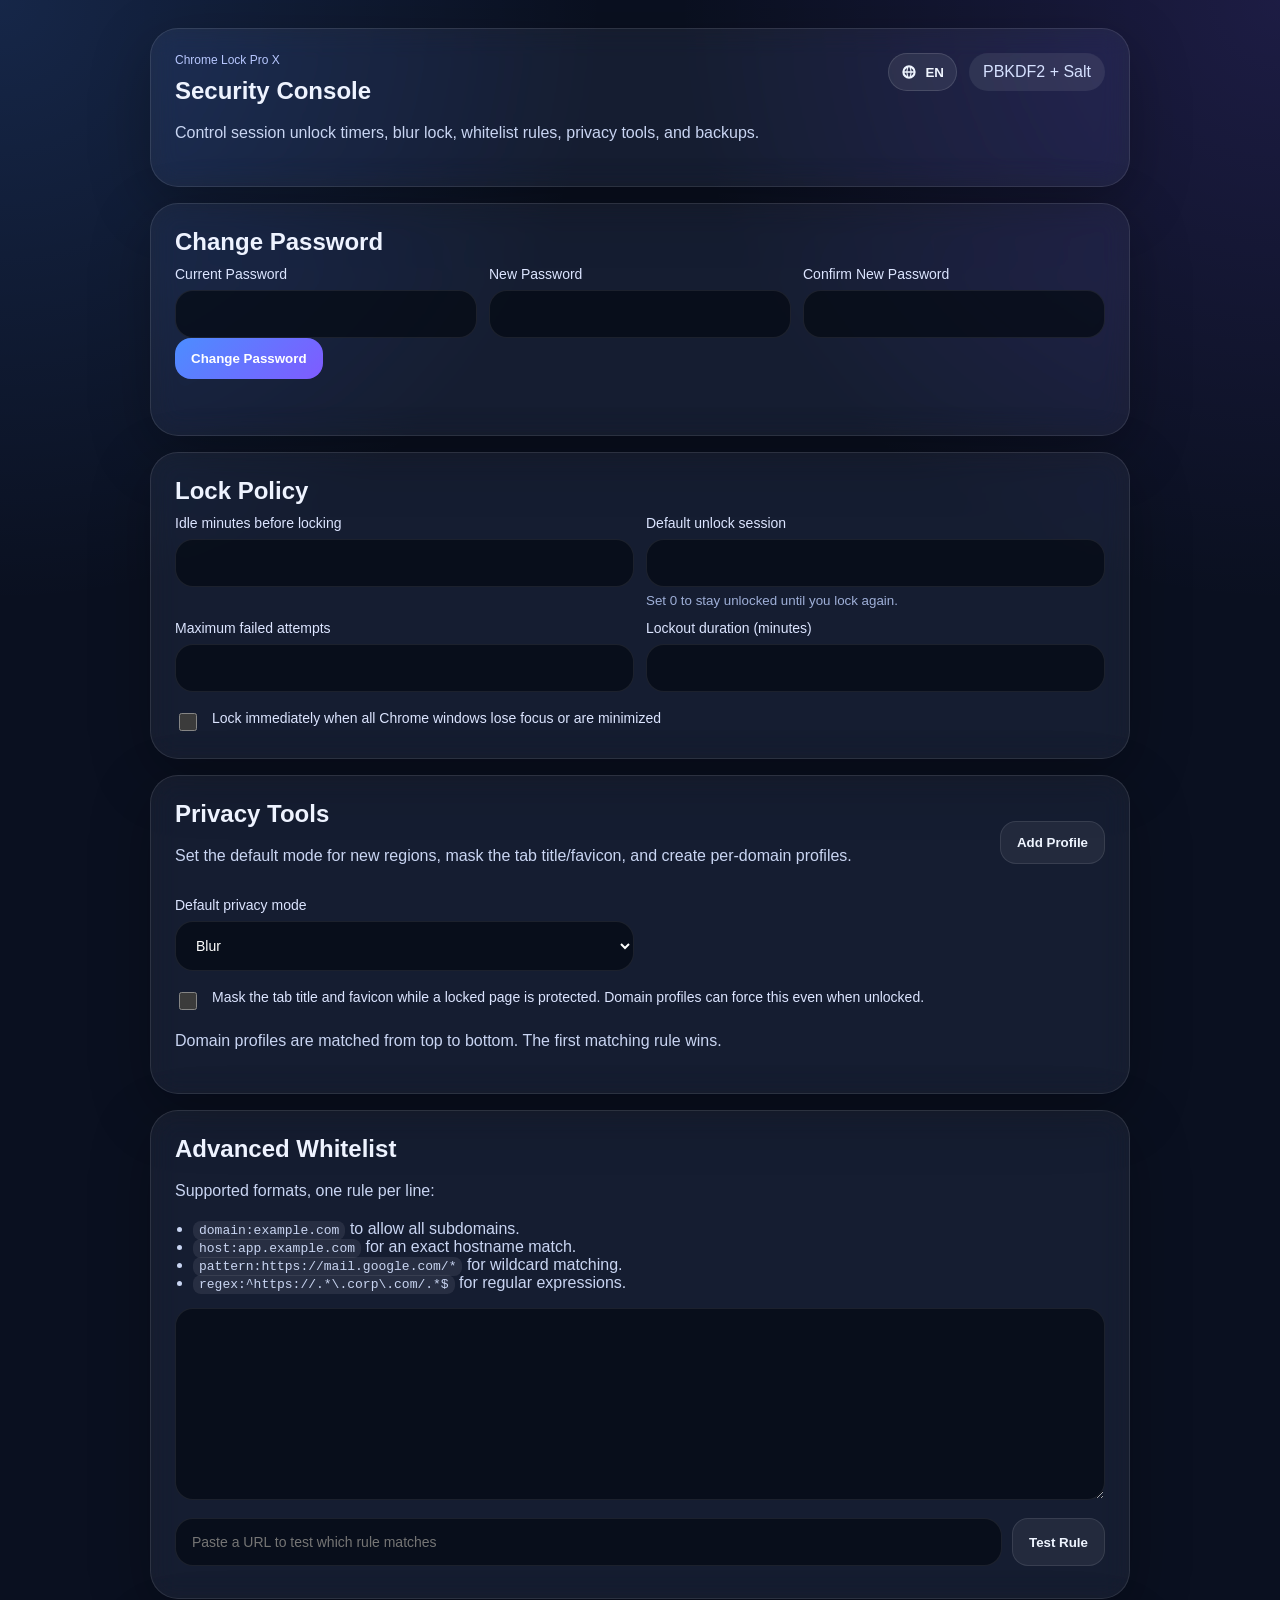
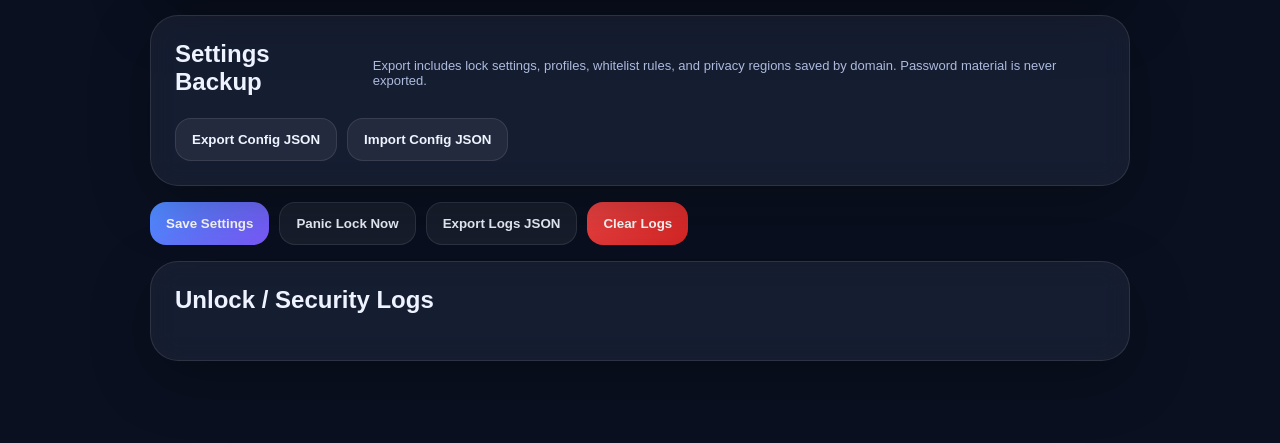
==== options.html @ c000adaf "first commit" ====
<!doctype html>
<html lang="en">
<head>
  <meta charset="UTF-8" />
  <meta name="viewport" content="width=device-width, initial-scale=1.0" />
  <title>Chrome Lock Pro X Settings</title>
  <link rel="stylesheet" href="options.css" />
</head>
<body>
  <main class="page">
    <section class="hero glass">
      <div>
        <div class="eyebrow">Chrome Lock Pro X</div>
        <h1 id="heroTitle">Security Console</h1>
        <p id="heroText">Control session unlock timers, blur lock, whitelist rules, privacy tools, and backups.</p>
      </div>
      <div class="hero-side">
        <button id="languageBtn" class="lang-btn" type="button" aria-label="Switch language">
          <svg viewBox="0 0 24 24" aria-hidden="true">
            <path d="M12 2a10 10 0 100 20 10 10 0 000-20zm6.9 9h-3.02a15.9 15.9 0 00-1.22-5 8.03 8.03 0 014.24 5zM12 4.1c.88 1.2 1.85 3.46 2.2 6.9H9.8C10.15 7.56 11.12 5.3 12 4.1zM9.32 6a15.9 15.9 0 00-1.22 5H5.08a8.03 8.03 0 014.24-5zM5.08 13H8.1c.14 1.86.56 3.63 1.22 5a8.03 8.03 0 01-4.24-5zM12 19.9c-.88-1.2-1.85-3.46-2.2-6.9h4.4c-.35 3.44-1.32 5.7-2.2 6.9zM14.68 18a15.9 15.9 0 001.22-5h3.02a8.03 8.03 0 01-4.24 5z"></path>
          </svg>
          <span id="languageBtnLabel">EN</span>
        </button>
        <div id="heroPill" class="pill">PBKDF2 + Salt</div>
      </div>
    </section>

    <section class="card glass">
      <h2 id="passwordSectionTitle">Change Password</h2>
      <div class="grid three">
        <label id="oldPasswordRow"><span id="oldPasswordLabel">Current Password</span><input id="oldPassword" type="password" /></label>
        <label><span id="newPasswordLabel">New Password</span><input id="newPassword" type="password" /></label>
        <label><span id="confirmPasswordLabel">Confirm New Password</span><input id="confirmPassword" type="password" /></label>
      </div>
      <button id="changePasswordBtn" class="primary">Change Password</button>
      <div id="passwordMsg" class="msg"></div>
    </section>

    <section class="card glass">
      <h2 id="policyTitle">Lock Policy</h2>
      <div class="grid two">
        <label>
          <span id="autoLockMinutesLabel">Idle minutes before locking</span>
          <input id="autoLockMinutes" type="number" min="1" />
        </label>
        <label>
          <span id="unlockSessionMinutesLabel">Default unlock session</span>
          <input id="unlockSessionMinutes" type="number" min="0" />
          <small id="unlockSessionMinutesHint">Set 0 to stay unlocked until you lock again.</small>
        </label>
        <label>
          <span id="maxAttemptsLabel">Maximum failed attempts</span>
          <input id="maxAttempts" type="number" min="1" max="20" />
        </label>
        <label>
          <span id="lockoutMinutesLabel">Lockout duration (minutes)</span>
          <input id="lockoutMinutes" type="number" min="1" />
        </label>
      </div>
      <label class="toggle">
        <input id="lockOnWindowBlur" type="checkbox" />
        <span id="lockOnWindowBlurLabel">Lock immediately when all Chrome windows lose focus or are minimized</span>
      </label>
    </section>

    <section class="card glass">
      <div class="logs-header">
        <div>
          <h2 id="privacyTitle">Privacy Tools</h2>
          <p id="privacyHelp" class="help">Set the default mode for new regions, mask the tab title/favicon, and create per-domain profiles.</p>
        </div>
        <button id="addProfileBtn" class="secondary" type="button">Add Profile</button>
      </div>
      <div class="grid two">
        <label>
          <span id="defaultRegionModeLabel">Default privacy mode</span>
          <select id="defaultRegionMode">
            <option value="blur">Blur</option>
            <option value="blackout">Blackout</option>
            <option value="pixelate">Pixelate</option>
          </select>
        </label>
      </div>
      <label class="toggle">
        <input id="maskPageIdentity" type="checkbox" />
        <span id="maskPageIdentityLabel">Mask the tab title and favicon while a locked page is protected. Domain profiles can force this even when unlocked.</span>
      </label>
      <p id="profileHelp" class="help">Domain profiles are matched from top to bottom. The first matching rule wins.</p>
      <div id="profileList" class="profile-list"></div>
    </section>

    <section class="card glass">
      <h2 id="whitelistTitle">Advanced Whitelist</h2>
      <p id="whitelistHelp" class="help">Supported formats, one rule per line:</p>
      <ul class="help-list">
        <li id="whitelistRuleDomain"><code>domain:example.com</code> to allow all subdomains.</li>
        <li id="whitelistRuleHost"><code>host:app.example.com</code> for an exact hostname match.</li>
        <li id="whitelistRulePattern"><code>pattern:https://mail.google.com/*</code> for wildcard matching.</li>
        <li id="whitelistRuleRegex"><code>regex:^https://.*\.corp\.com/.*$</code> for regular expressions.</li>
      </ul>
      <textarea id="whitelistInput" rows="10"></textarea>
      <div class="tester">
        <div class="test-row">
          <input id="ruleTestUrl" type="text" placeholder="Paste a URL to test which rule matches" />
          <button id="testRuleBtn" class="secondary" type="button">Test Rule</button>
        </div>
        <div id="ruleTestResult" class="msg compact"></div>
      </div>
    </section>

    <section class="card glass">
      <div class="logs-header">
        <h2 id="backupTitle">Settings Backup</h2>
        <div id="backupMuted" class="muted">Export includes lock settings, profiles, whitelist rules, and privacy regions saved by domain. Password material is never exported.</div>
      </div>
      <div class="actions compact-actions">
        <button id="exportConfigBtn" class="secondary">Export Config JSON</button>
        <button id="importConfigBtn" class="secondary">Import Config JSON</button>
        <input id="configFileInput" type="file" accept="application/json,.json" hidden />
      </div>
    </section>

    <section class="actions">
      <button id="saveSettingsBtn" class="primary">Save Settings</button>
      <button id="lockNowBtn" class="secondary">Panic Lock Now</button>
      <button id="exportLogsBtn" class="secondary">Export Logs JSON</button>
      <button id="clearLogsBtn" class="danger">Clear Logs</button>
    </section>

    <section class="card glass">
      <div class="logs-header">
        <h2 id="logsTitle">Unlock / Security Logs</h2>
        <div id="logMeta" class="muted"></div>
      </div>
      <div id="logsContainer" class="logs"></div>
    </section>

    <div id="settingsMsg" class="msg"></div>
  </main>
  <script src="i18n.js"></script>
  <script src="options.js"></script>
</body>
</html>
---- options.css ----
:root {
  color-scheme: dark;
}

body {
  margin: 0;
  font-family: Inter, Arial, sans-serif;
  color: #eef3ff;
  background:
    radial-gradient(circle at top left, rgba(76, 141, 255, 0.18), transparent 25%),
    radial-gradient(circle at top right, rgba(127, 91, 255, 0.16), transparent 25%),
    #0a1020;
}

.page {
  width: min(980px, calc(100vw - 32px));
  margin: 28px auto 42px;
}

.glass {
  background: rgba(255, 255, 255, 0.055);
  border: 1px solid rgba(255, 255, 255, 0.1);
  box-shadow: 0 18px 60px rgba(0, 0, 0, 0.28);
  backdrop-filter: blur(14px) saturate(135%);
}

.hero,
.card {
  border-radius: 28px;
  padding: 24px;
}

.hero {
  display: flex;
  justify-content: space-between;
  gap: 16px;
  align-items: flex-start;
  margin-bottom: 16px;
}

.hero-side {
  display: flex;
  align-items: flex-start;
  gap: 12px;
}

.eyebrow {
  font-size: 12px;
  color: #b8c8ff;
  margin-bottom: 10px;
}

.pill {
  padding: 10px 14px;
  border-radius: 999px;
  background: rgba(255, 255, 255, 0.08);
  color: #d6e1ff;
}

.lang-btn {
  display: inline-flex;
  align-items: center;
  gap: 8px;
  padding: 10px 12px;
  border-radius: 999px;
  border: 1px solid rgba(255, 255, 255, 0.12);
  background: rgba(255, 255, 255, 0.08);
  color: #eff5ff;
}

.lang-btn svg {
  width: 16px;
  height: 16px;
  fill: currentColor;
}

h1,
h2 {
  margin: 0 0 10px;
}

p,
.help {
  color: #c9d5f2;
  line-height: 1.55;
}

small {
  display: block;
  margin-top: 6px;
  color: #9fb0d8;
}

.card {
  margin-bottom: 16px;
}

.grid {
  display: grid;
  gap: 12px;
}

.grid.three {
  grid-template-columns: repeat(3, 1fr);
}

.grid.two {
  grid-template-columns: repeat(2, 1fr);
}

label span {
  display: block;
  margin-bottom: 8px;
  color: #dce5ff;
  font-size: 14px;
}

input,
select,
textarea,
button {
  font-family: inherit;
}

input:not([type='checkbox']),
select,
textarea {
  width: 100%;
  box-sizing: border-box;
  padding: 15px 16px;
  border-radius: 18px;
  border: 1px solid rgba(255, 255, 255, 0.08);
  background: rgba(6, 11, 20, 0.75);
  color: white;
  outline: none;
  font-size: 14px;
}

input:not([type='checkbox']):focus,
select:focus,
textarea:focus {
  border-color: rgba(117, 167, 255, 0.9);
  box-shadow: 0 0 0 5px rgba(76, 141, 255, 0.18);
}

textarea {
  resize: vertical;
}

.toggle {
  display: flex;
  align-items: center;
  gap: 12px;
  margin-top: 18px;
  color: #dce5ff;
}

.toggle input[type='checkbox'] {
  width: 18px;
  height: 18px;
}

.actions {
  display: flex;
  flex-wrap: wrap;
  gap: 10px;
  margin-bottom: 16px;
}

.compact-actions {
  margin-bottom: 0;
}

button {
  border: none;
  border-radius: 16px;
  padding: 13px 16px;
  font-weight: 800;
  cursor: pointer;
}

.primary {
  background: linear-gradient(135deg, #4c8dff, #7f5bff);
  color: white;
}

.secondary {
  background: rgba(255, 255, 255, 0.06);
  color: #eff5ff;
  border: 1px solid rgba(255, 255, 255, 0.1);
}

.danger {
  background: linear-gradient(135deg, #ef4444, #dc2626);
  color: white;
}

.msg {
  min-height: 24px;
  margin-top: 8px;
  color: #a5e8b5;
}

.msg.compact {
  min-height: 0;
}

.msg.error {
  color: #ff9f9f;
}

.logs-header {
  display: flex;
  justify-content: space-between;
  align-items: center;
  gap: 12px;
  margin-bottom: 12px;
}

.muted {
  color: #aebadc;
  font-size: 13px;
}

.logs {
  display: grid;
  gap: 10px;
}

.log-item {
  padding: 14px 16px;
  border-radius: 18px;
  background: rgba(255, 255, 255, 0.04);
  border: 1px solid rgba(255, 255, 255, 0.08);
}

.log-main {
  font-weight: 700;
  margin-bottom: 6px;
}

.log-sub {
  color: #c7d2f0;
  font-size: 13px;
  word-break: break-word;
}

.help-list {
  color: #c9d5f2;
  padding-left: 18px;
}

.tester {
  margin-top: 14px;
}

.profile-list {
  display: grid;
  gap: 12px;
  margin-top: 14px;
}

.profile-card {
  padding: 16px;
  border-radius: 22px;
  background: rgba(255, 255, 255, 0.04);
  border: 1px solid rgba(255, 255, 255, 0.08);
}

.profile-grid {
  display: grid;
  grid-template-columns: repeat(2, 1fr);
  gap: 12px;
}

.profile-policies {
  display: grid;
  gap: 10px;
  margin-top: 14px;
}

.profile-policies .toggle {
  margin-top: 0;
}

.profile-top {
  display: flex;
  justify-content: space-between;
  gap: 12px;
  align-items: center;
  margin-bottom: 12px;
}

.profile-title {
  font-size: 13px;
  color: #aebadc;
}

.profile-remove {
  padding: 10px 12px;
}

.test-row {
  display: grid;
  grid-template-columns: 1fr auto;
  gap: 10px;
}

code {
  padding: 2px 6px;
  border-radius: 8px;
  background: rgba(255, 255, 255, 0.08);
}

@media (max-width: 860px) {
  .grid.three,
  .grid.two,
  .test-row,
  .profile-grid {
    grid-template-columns: 1fr;
  }

  .hero {
    flex-direction: column;
  }
}
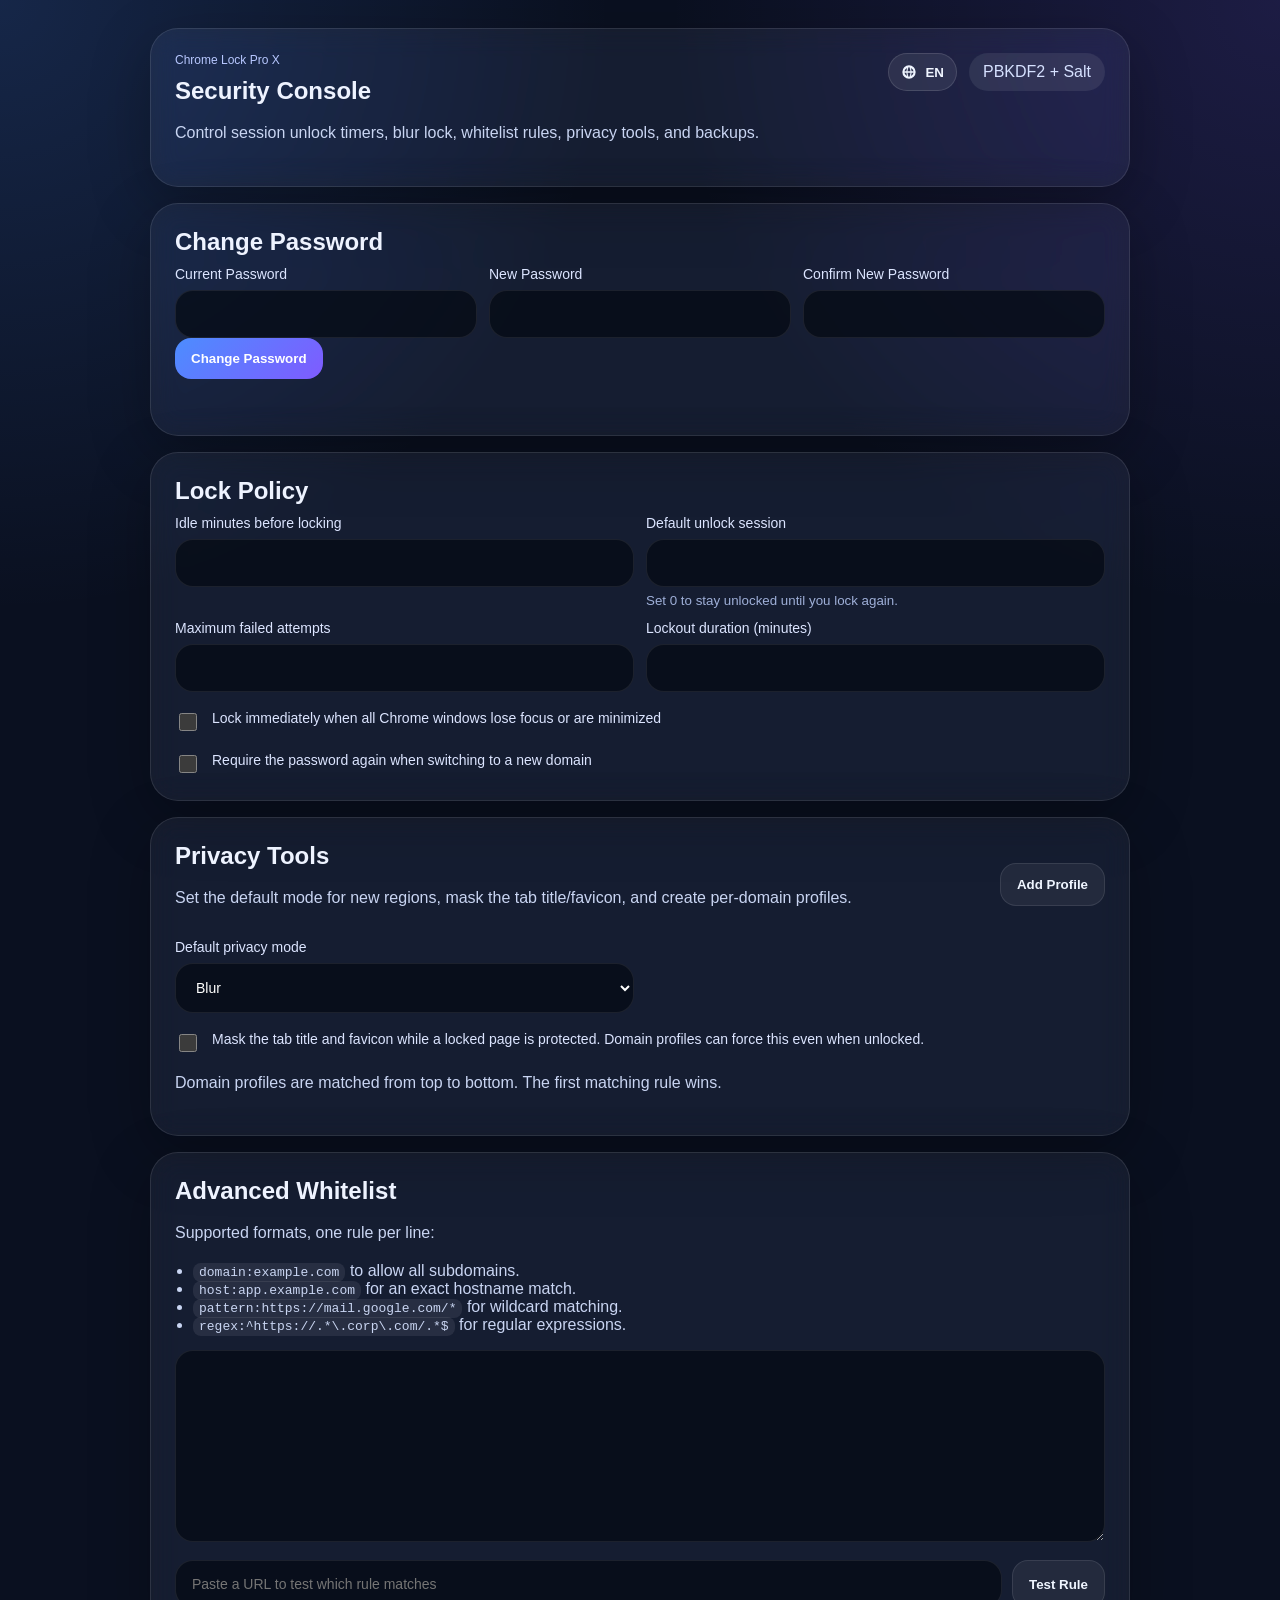
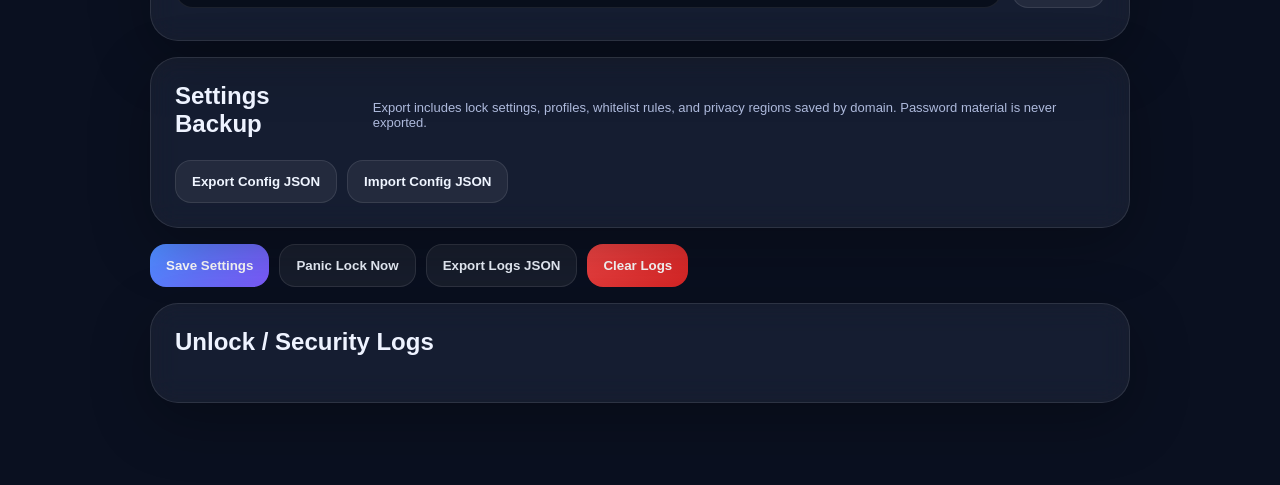
==== commit 8861c1cc: "add policy" ====
--- a/options.html
+++ b/options.html
@@ -60,6 +60,10 @@
       <label class="toggle">
         <input id="lockOnWindowBlur" type="checkbox" />
         <span id="lockOnWindowBlurLabel">Lock immediately when all Chrome windows lose focus or are minimized</span>
+      </label>
+      <label class="toggle">
+        <input id="requirePasswordOnDomainChange" type="checkbox" />
+        <span id="requirePasswordOnDomainChangeLabel">Require the password again when switching to a new domain</span>
       </label>
     </section>
 
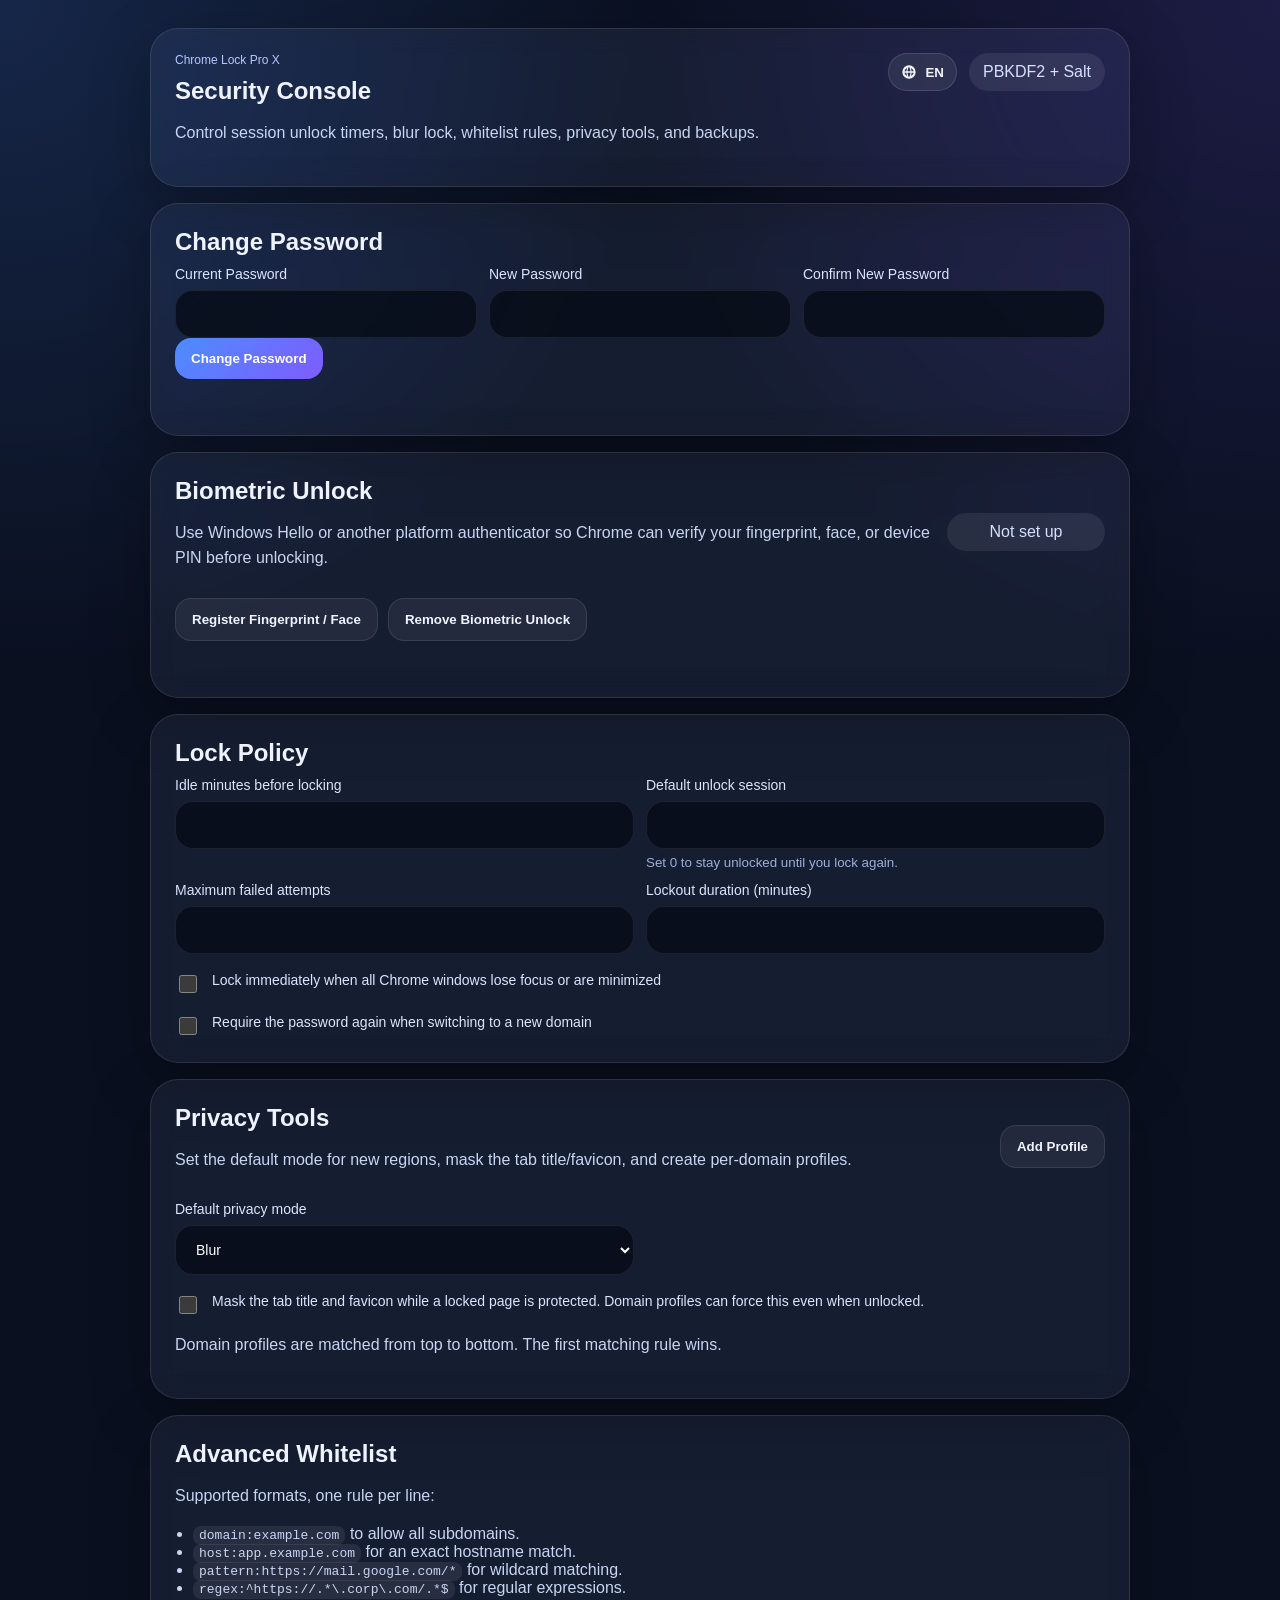
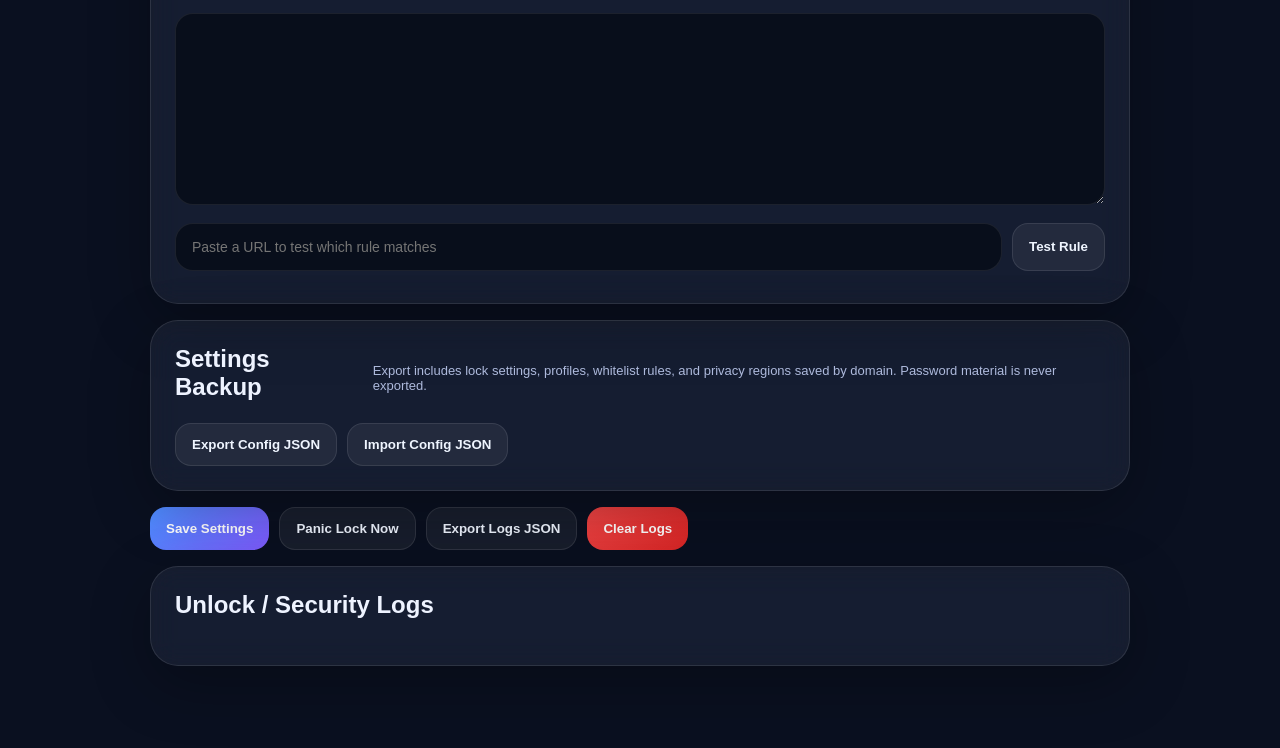
==== commit 2d977f65: "update unlock by faceid" ====
--- a/options.html
+++ b/options.html
@@ -34,6 +34,21 @@
       </div>
       <button id="changePasswordBtn" class="primary">Change Password</button>
       <div id="passwordMsg" class="msg"></div>
+    </section>
+
+    <section class="card glass">
+      <div class="logs-header">
+        <div>
+          <h2 id="biometricTitle">Biometric Unlock</h2>
+          <p id="biometricHelp" class="help">Use Windows Hello or another platform authenticator so Chrome can verify your fingerprint, face, or device PIN before unlocking.</p>
+        </div>
+        <div id="biometricStatus" class="pill status-pill">Not set up</div>
+      </div>
+      <div class="actions compact-actions">
+        <button id="setupBiometricBtn" class="secondary" type="button">Register Fingerprint / Face</button>
+        <button id="removeBiometricBtn" class="secondary" type="button">Remove Biometric Unlock</button>
+      </div>
+      <div id="biometricMsg" class="msg"></div>
     </section>
 
     <section class="card glass">
--- a/options.css
+++ b/options.css
@@ -222,6 +222,21 @@
   font-size: 13px;
 }
 
+.status-pill {
+  min-width: 130px;
+  text-align: center;
+}
+
+.status-pill.status-on {
+  background: rgba(34, 197, 94, 0.16);
+  color: #d9ffe5;
+}
+
+.status-pill.status-off {
+  background: rgba(239, 68, 68, 0.12);
+  color: #ffd7d7;
+}
+
 .logs {
   display: grid;
   gap: 10px;
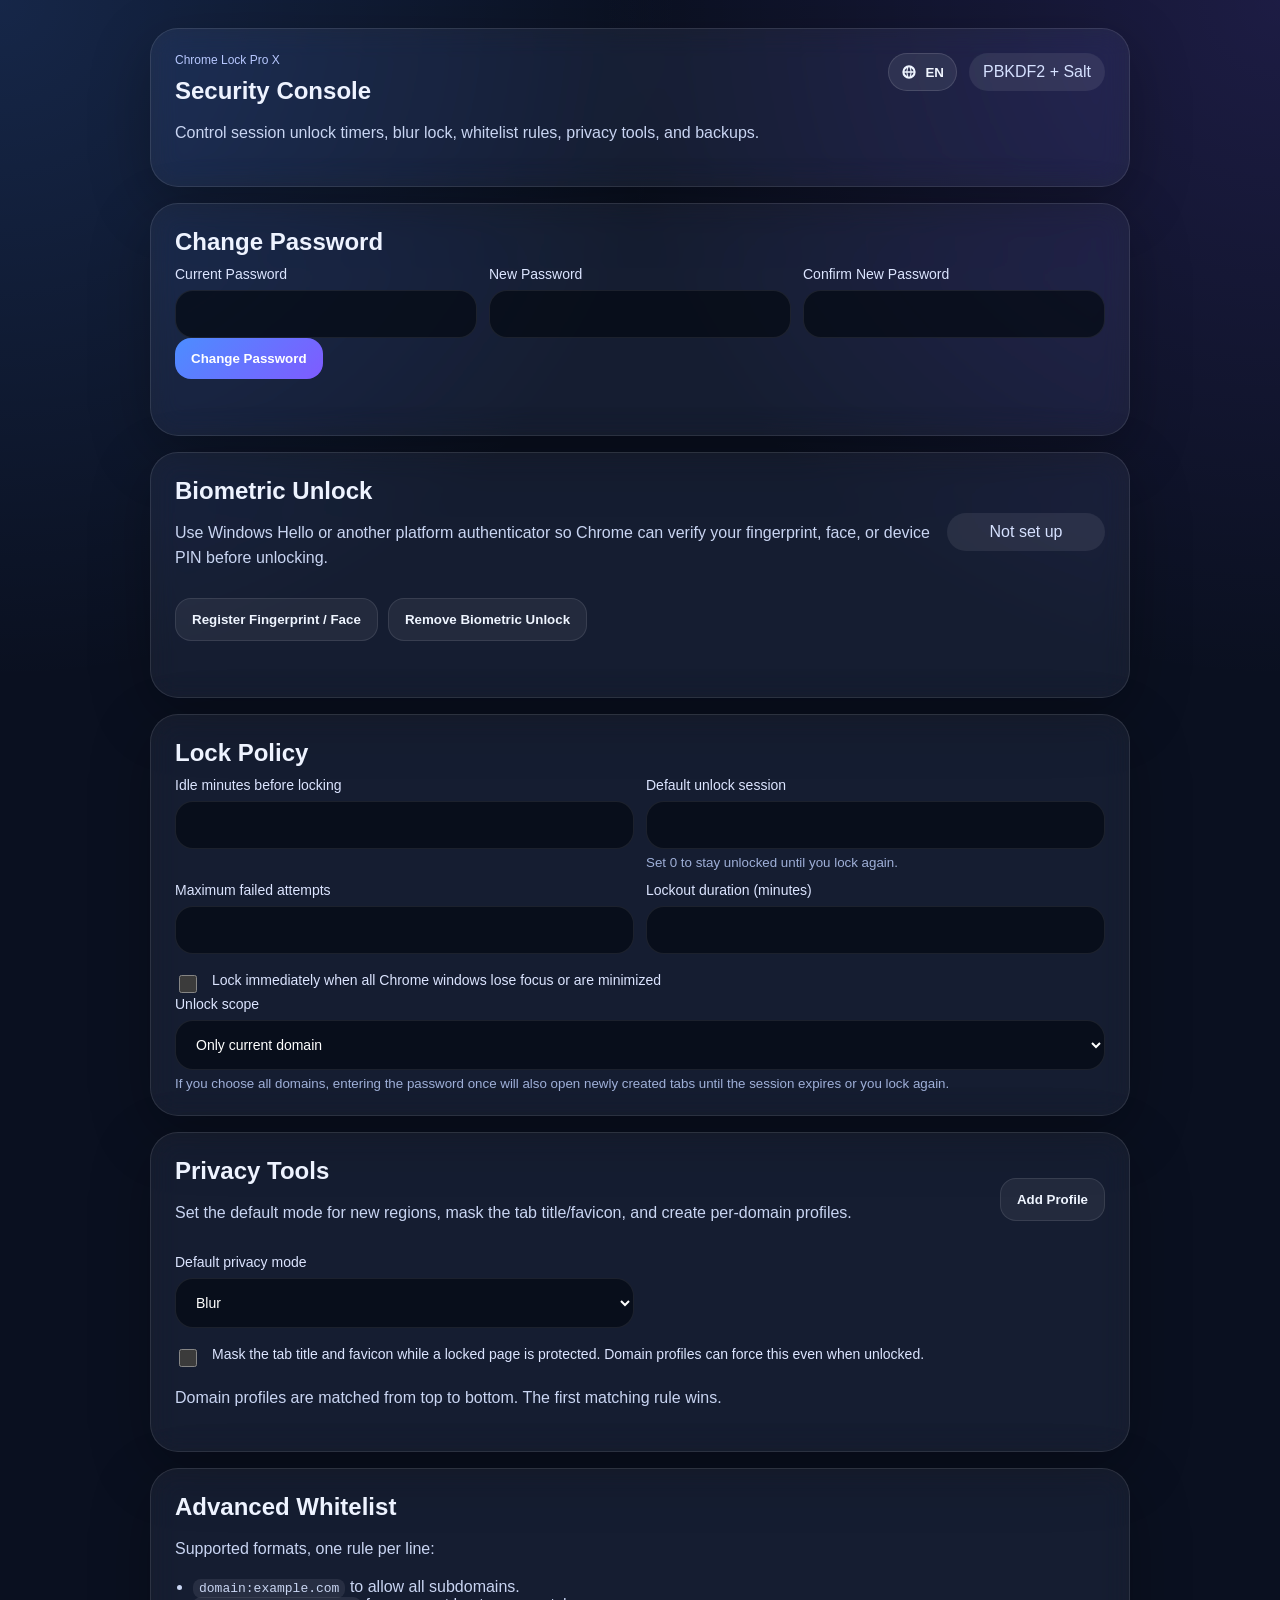
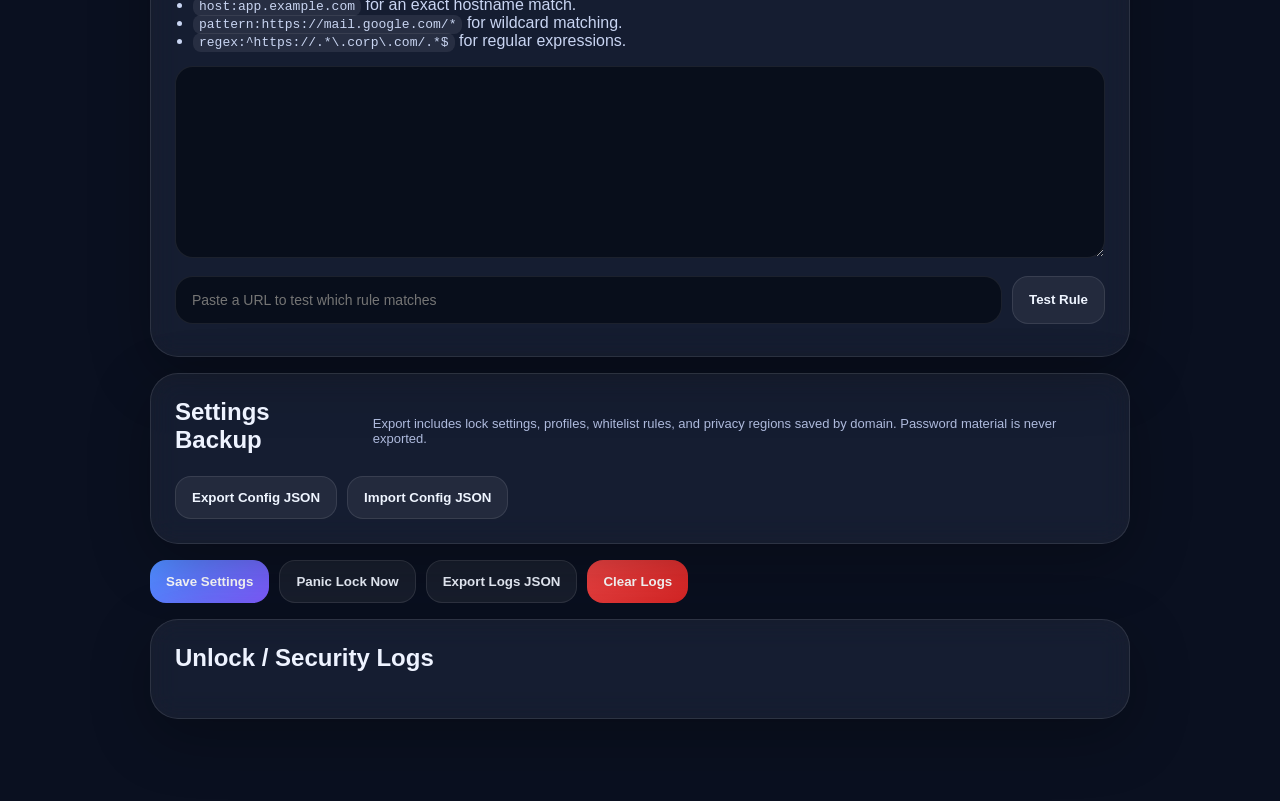
==== commit 8951aaa8: "add option unlock domaim" ====
--- a/options.html
+++ b/options.html
@@ -76,9 +76,13 @@
         <input id="lockOnWindowBlur" type="checkbox" />
         <span id="lockOnWindowBlurLabel">Lock immediately when all Chrome windows lose focus or are minimized</span>
       </label>
-      <label class="toggle">
-        <input id="requirePasswordOnDomainChange" type="checkbox" />
-        <span id="requirePasswordOnDomainChangeLabel">Require the password again when switching to a new domain</span>
+      <label>
+        <span id="unlockScopeLabel">Unlock scope</span>
+        <select id="unlockScope">
+          <option value="domain">Only current domain</option>
+          <option value="global">All domains in the current unlock session</option>
+        </select>
+        <small id="unlockScopeHint">If you choose all domains, entering the password once will also open newly created tabs until the session expires or you lock again.</small>
       </label>
     </section>
 
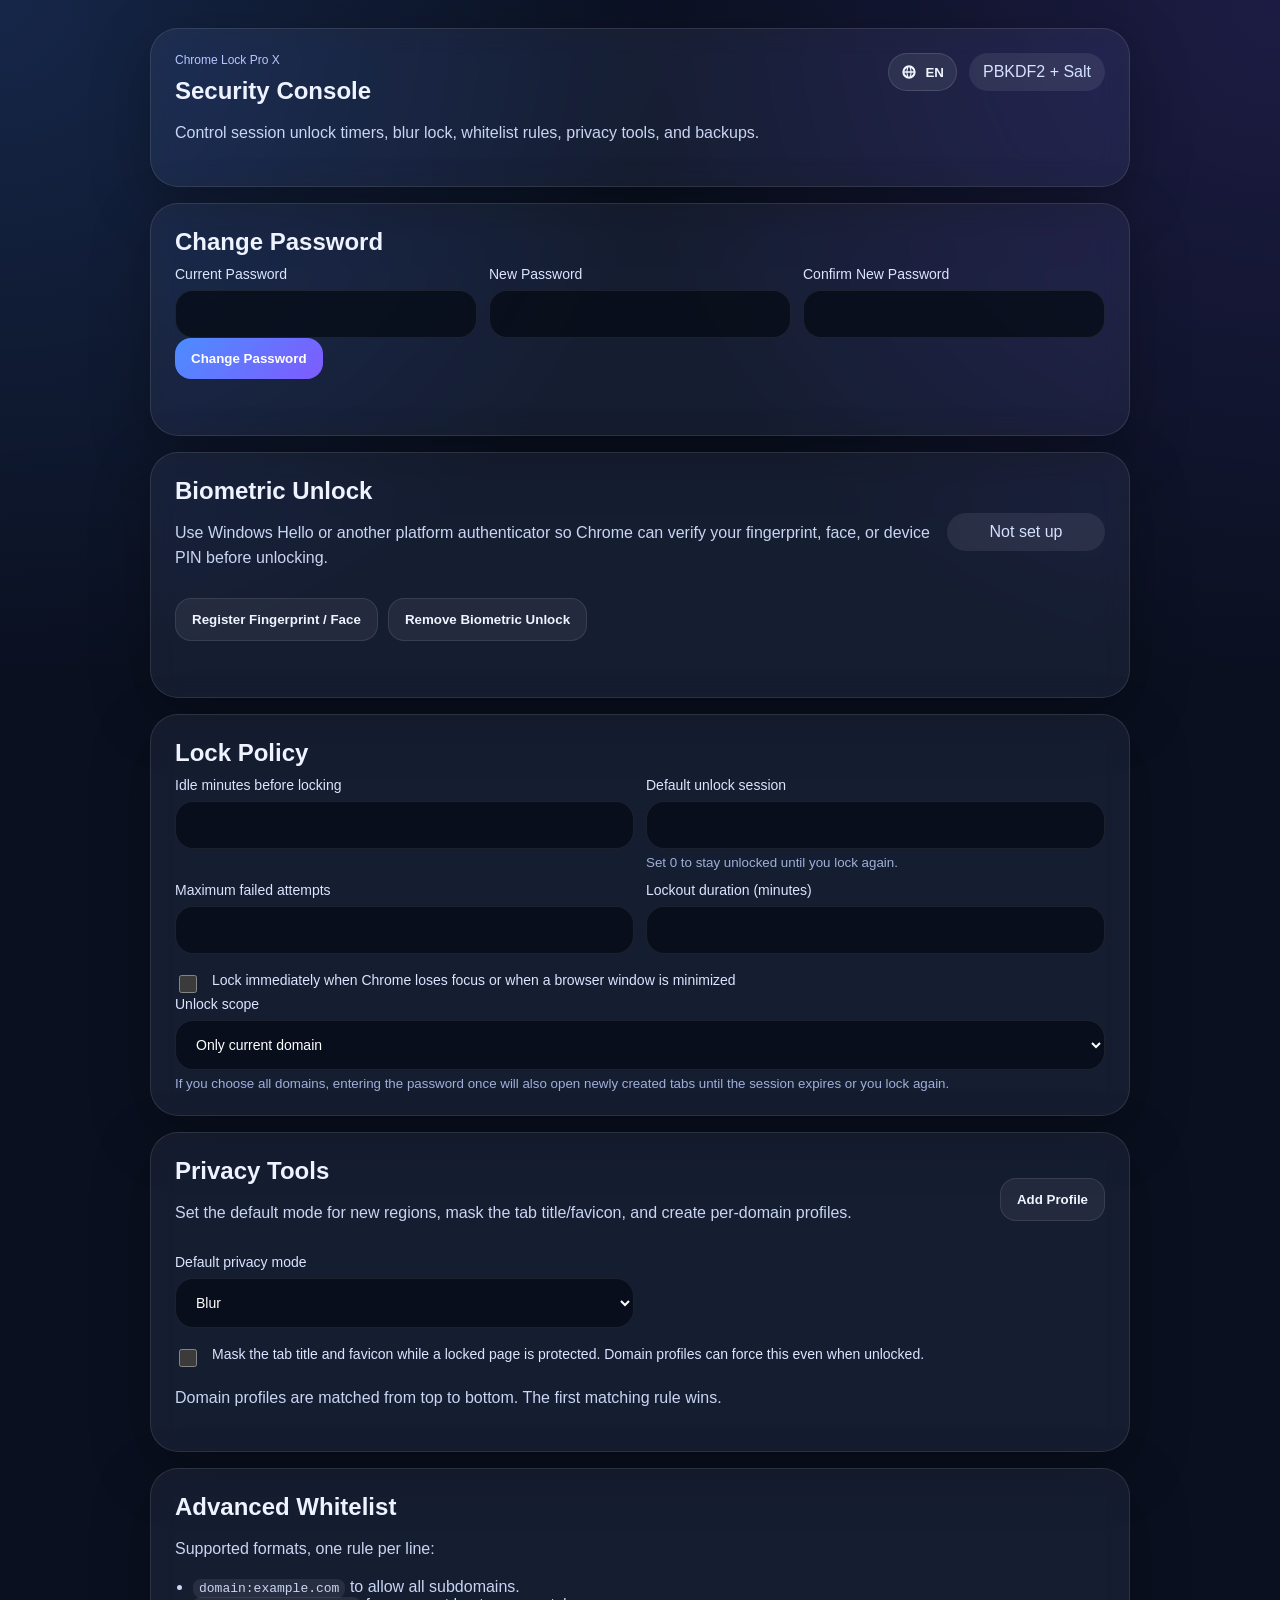
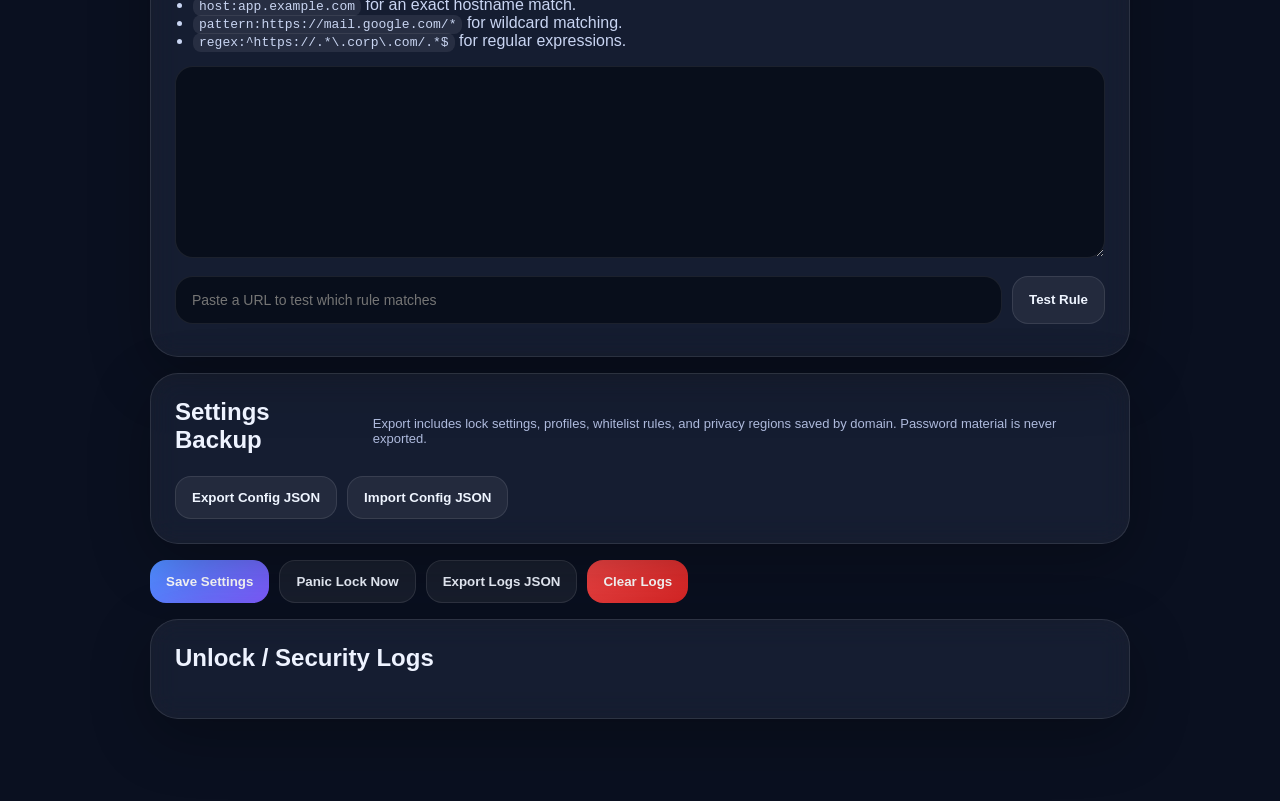
==== commit 657542f1: "lock when minimize browser" ====
--- a/options.html
+++ b/options.html
@@ -74,7 +74,7 @@
       </div>
       <label class="toggle">
         <input id="lockOnWindowBlur" type="checkbox" />
-        <span id="lockOnWindowBlurLabel">Lock immediately when all Chrome windows lose focus or are minimized</span>
+        <span id="lockOnWindowBlurLabel">Lock immediately when Chrome loses focus or when a browser window is minimized</span>
       </label>
       <label>
         <span id="unlockScopeLabel">Unlock scope</span>
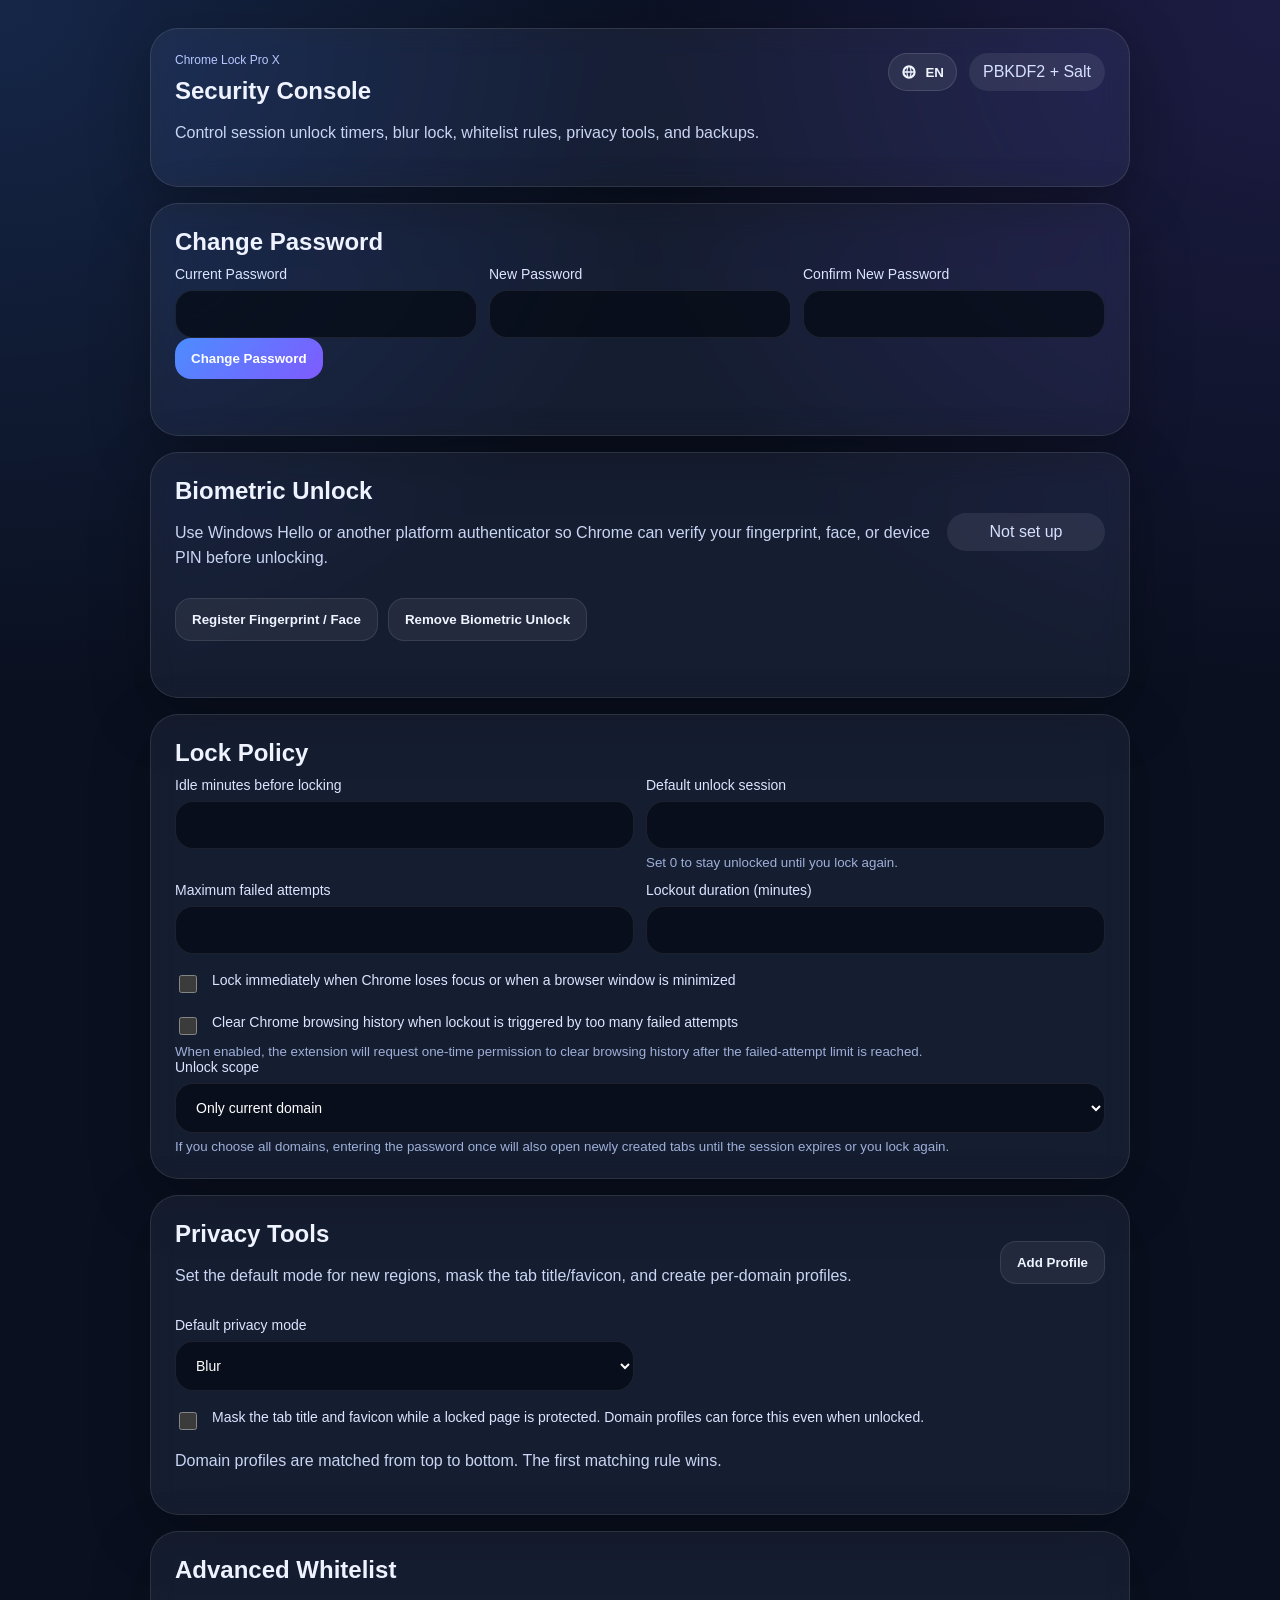
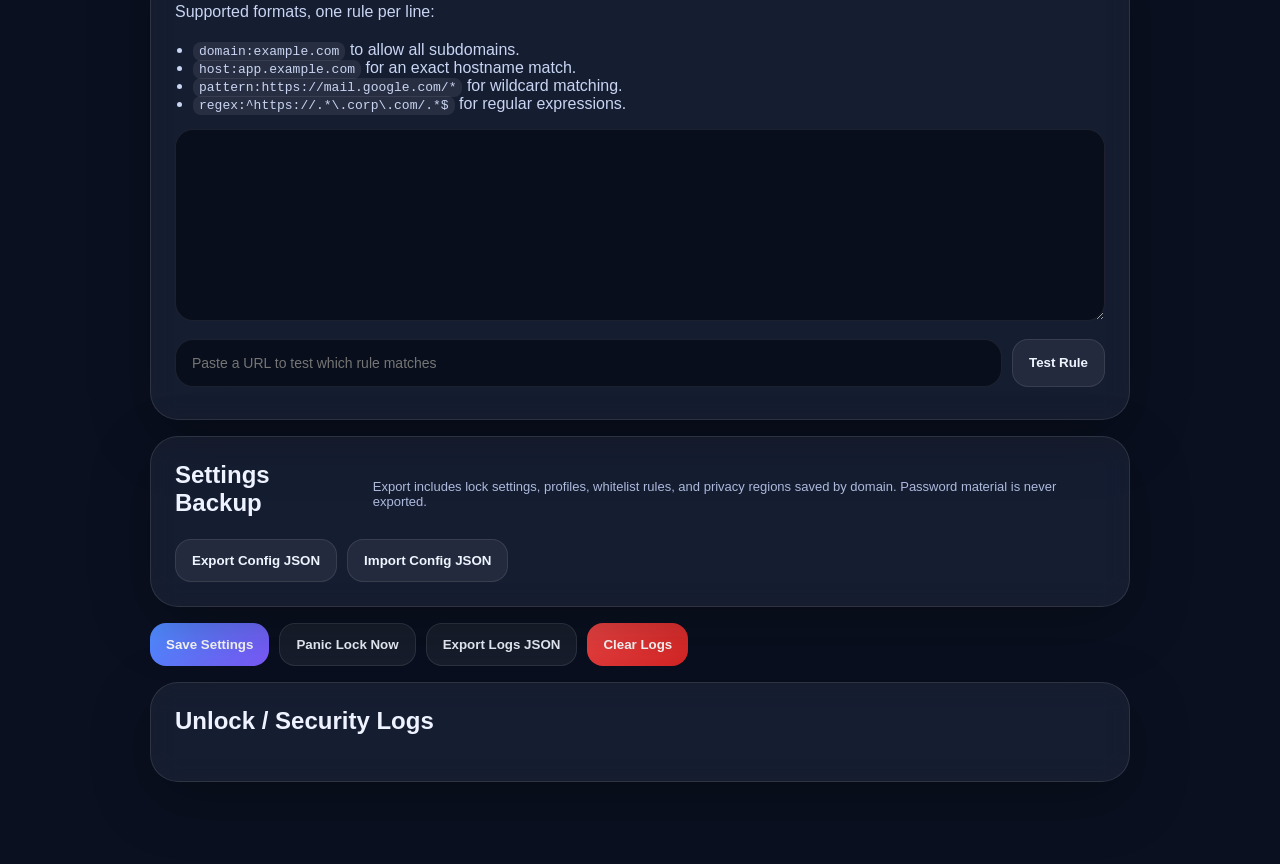
==== commit 2b7490f8: "add clear history function" ====
--- a/options.html
+++ b/options.html
@@ -76,6 +76,11 @@
         <input id="lockOnWindowBlur" type="checkbox" />
         <span id="lockOnWindowBlurLabel">Lock immediately when Chrome loses focus or when a browser window is minimized</span>
       </label>
+      <label class="toggle">
+        <input id="clearHistoryOnLockout" type="checkbox" />
+        <span id="clearHistoryOnLockoutLabel">Clear Chrome browsing history when lockout is triggered by too many failed attempts</span>
+      </label>
+      <small id="clearHistoryOnLockoutHint">When enabled, the extension will request one-time permission to clear browsing history after the failed-attempt limit is reached.</small>
       <label>
         <span id="unlockScopeLabel">Unlock scope</span>
         <select id="unlockScope">
